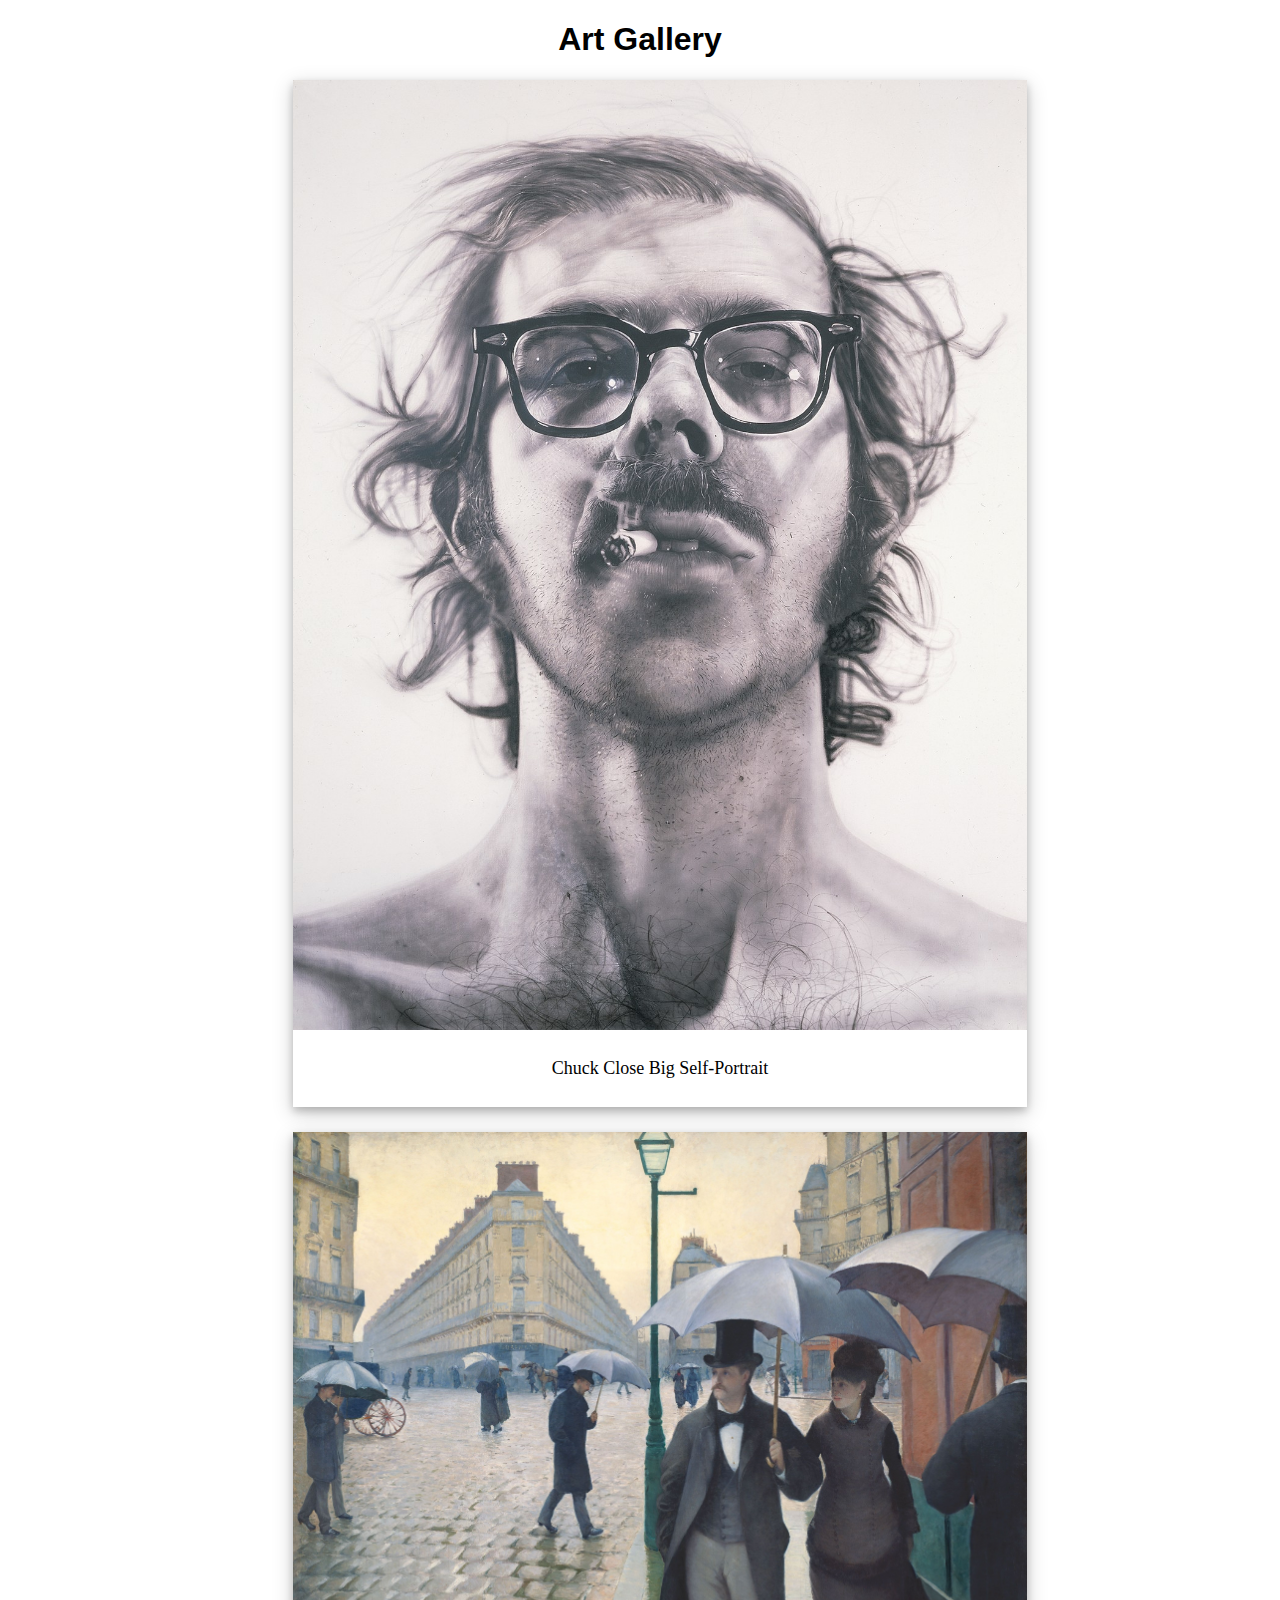
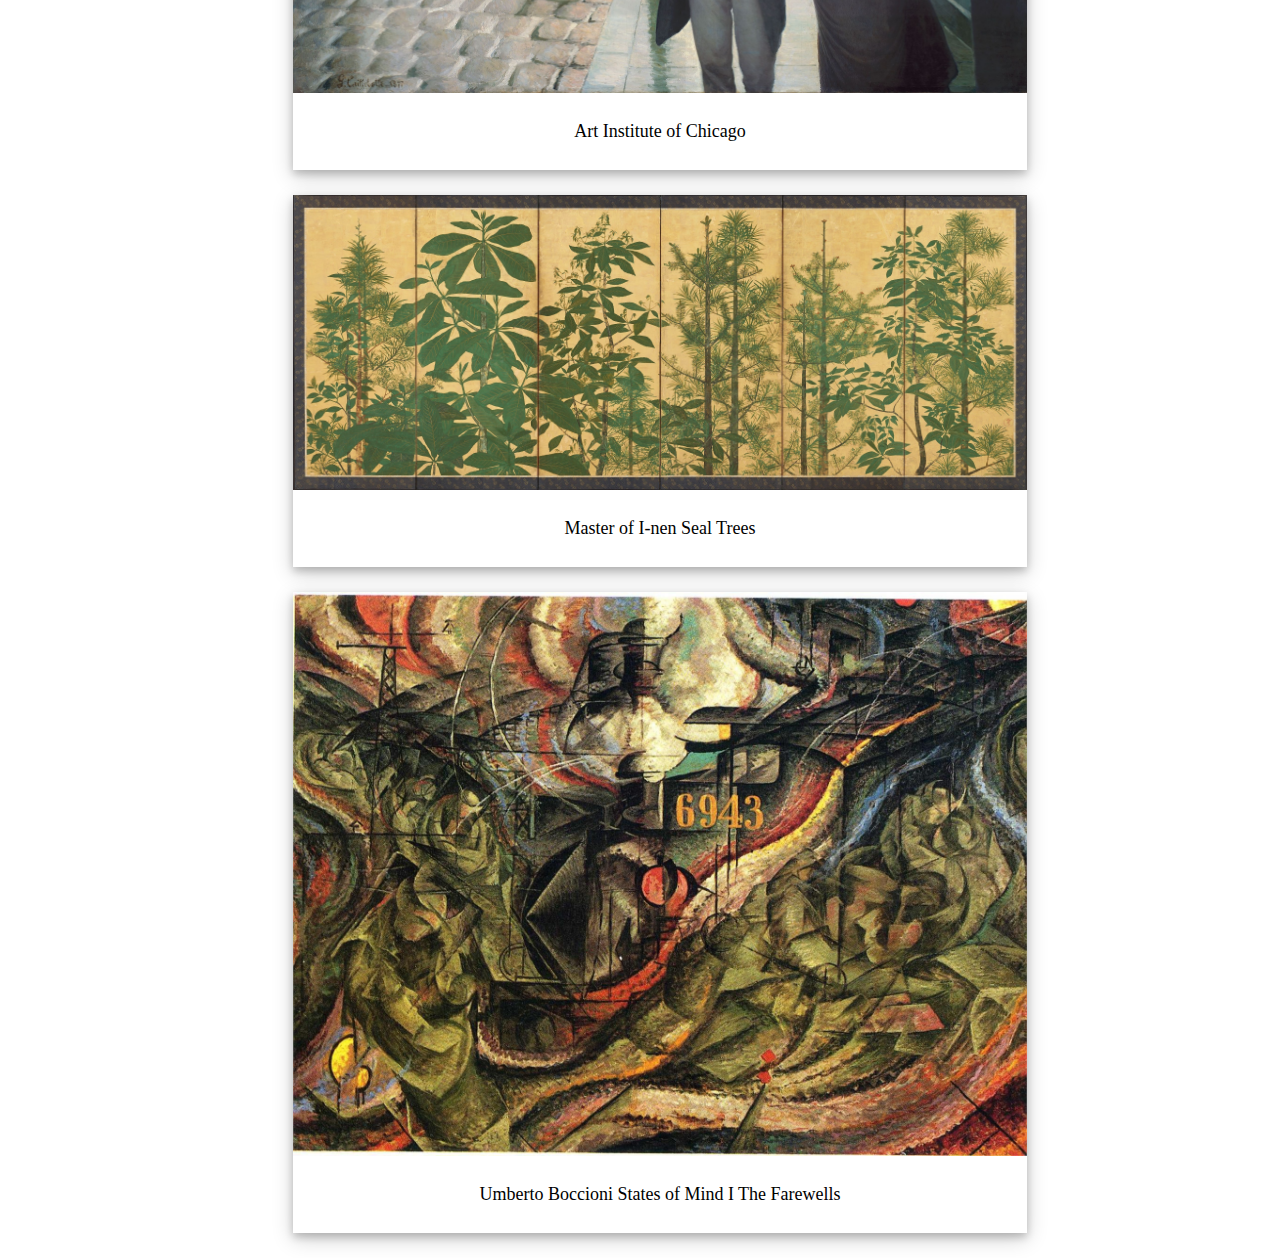
==== p0/project0/index.html @ 26fddf93 "upload project0" ====
<!DOCTYPE html>
<html>

<head>
    <link rel="stylesheet" type="text/css" href="style.css">
    <title>Main</title>
</head>

<body>
    <h1> Art Gallery</h1>
    <div class="list">
        <ul>
            <li>
                <div class="painting">
                    <a href="page1.html">
                    <img src="Photos/Chuck Close Big Self-Portrait.jpg">
                </a> 

                        <div class="description"> 
                            <p>
                                Chuck Close Big Self-Portrait
                            </p>
                        </div>
                    </div>
            </li>

            <li>
                <div class="painting">
                    <a href="page2.html">
                        <img src="Photos/Art Institute of Chicago.jpg" alt="Art Institute of Chicago">
                    </a>

                        <div class="description"> 
                            <p>Art Institute of Chicago</p>
                        </div> 
                    </div>
            </li>
            <li>
                <div class="painting">
                    <a href="page3.html">
                        <img src="Photos/Master of I-nen Seal Trees.jpg" alt="Master of I-nen Seal Trees">
                    </a>

                        <div class="description"> 
                            <p>Master of I-nen Seal Trees</p>
                        </div>
                    </div>
            </li>
            <li>
                <div class="painting">
                    <a href="page4.html">
                        <img src="Photos/Umberto Boccioni States of Mind I_ The Farewells.jpg" alt="Umberto Boccioni States of Mind I_ The Farewells">
                    </a>
                            
                        <div class="description"> 
                            <p>Umberto Boccioni States of Mind I The Farewells</p>
                        </div>
                    </div>

            </li>
        </ul>
    </div>
</body>

</html>
---- p0/project0/style.css ----
h1{
  text-align: center;
  font-family: Impact, Charcoal, sans-serif;
}
.list img{
  max-width:100%;
  max-height: 100%;
  display:block;
  margin-left: auto;
  margin-right:auto;
}
.painting{
  margin-left:auto;
  margin-right:auto;
  width: 60%;
  background-color:white;
  box-shadow: 0 4px 8px 0 rgba(0, 0, 0, 0.2), 0 6px 20px 0 rgba(0, 0, 0, 0.19);
  margin-bottom: 25px;
}
.description{
  text-align: center;
  padding: 10px 20px;
}
.description p{
  font-weight:500;
  font-style: normal;
  font-size: large;
}
ul{
  list-style-type:none;
  margin:auto;
}
a:link{
  color:black;
}

@media print{
  .screen-only{
    box-shadow:none;
  }
}
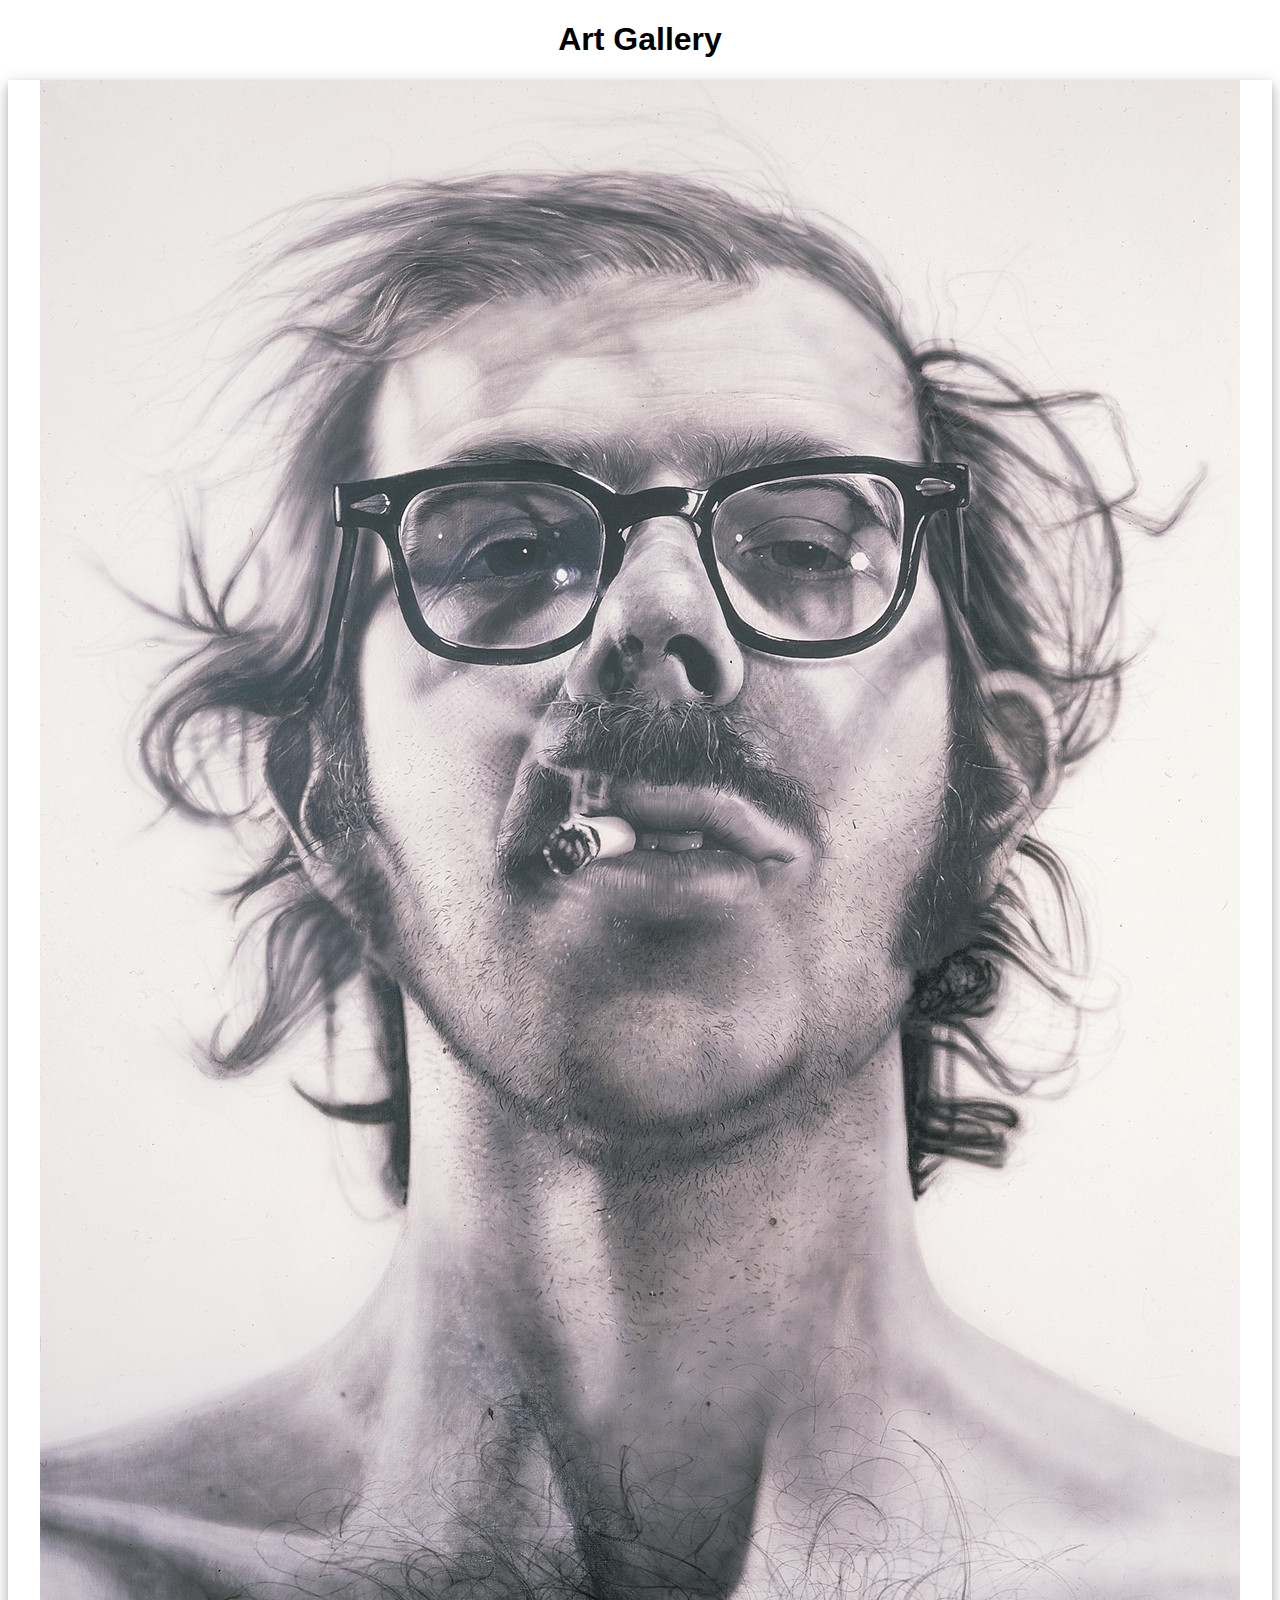
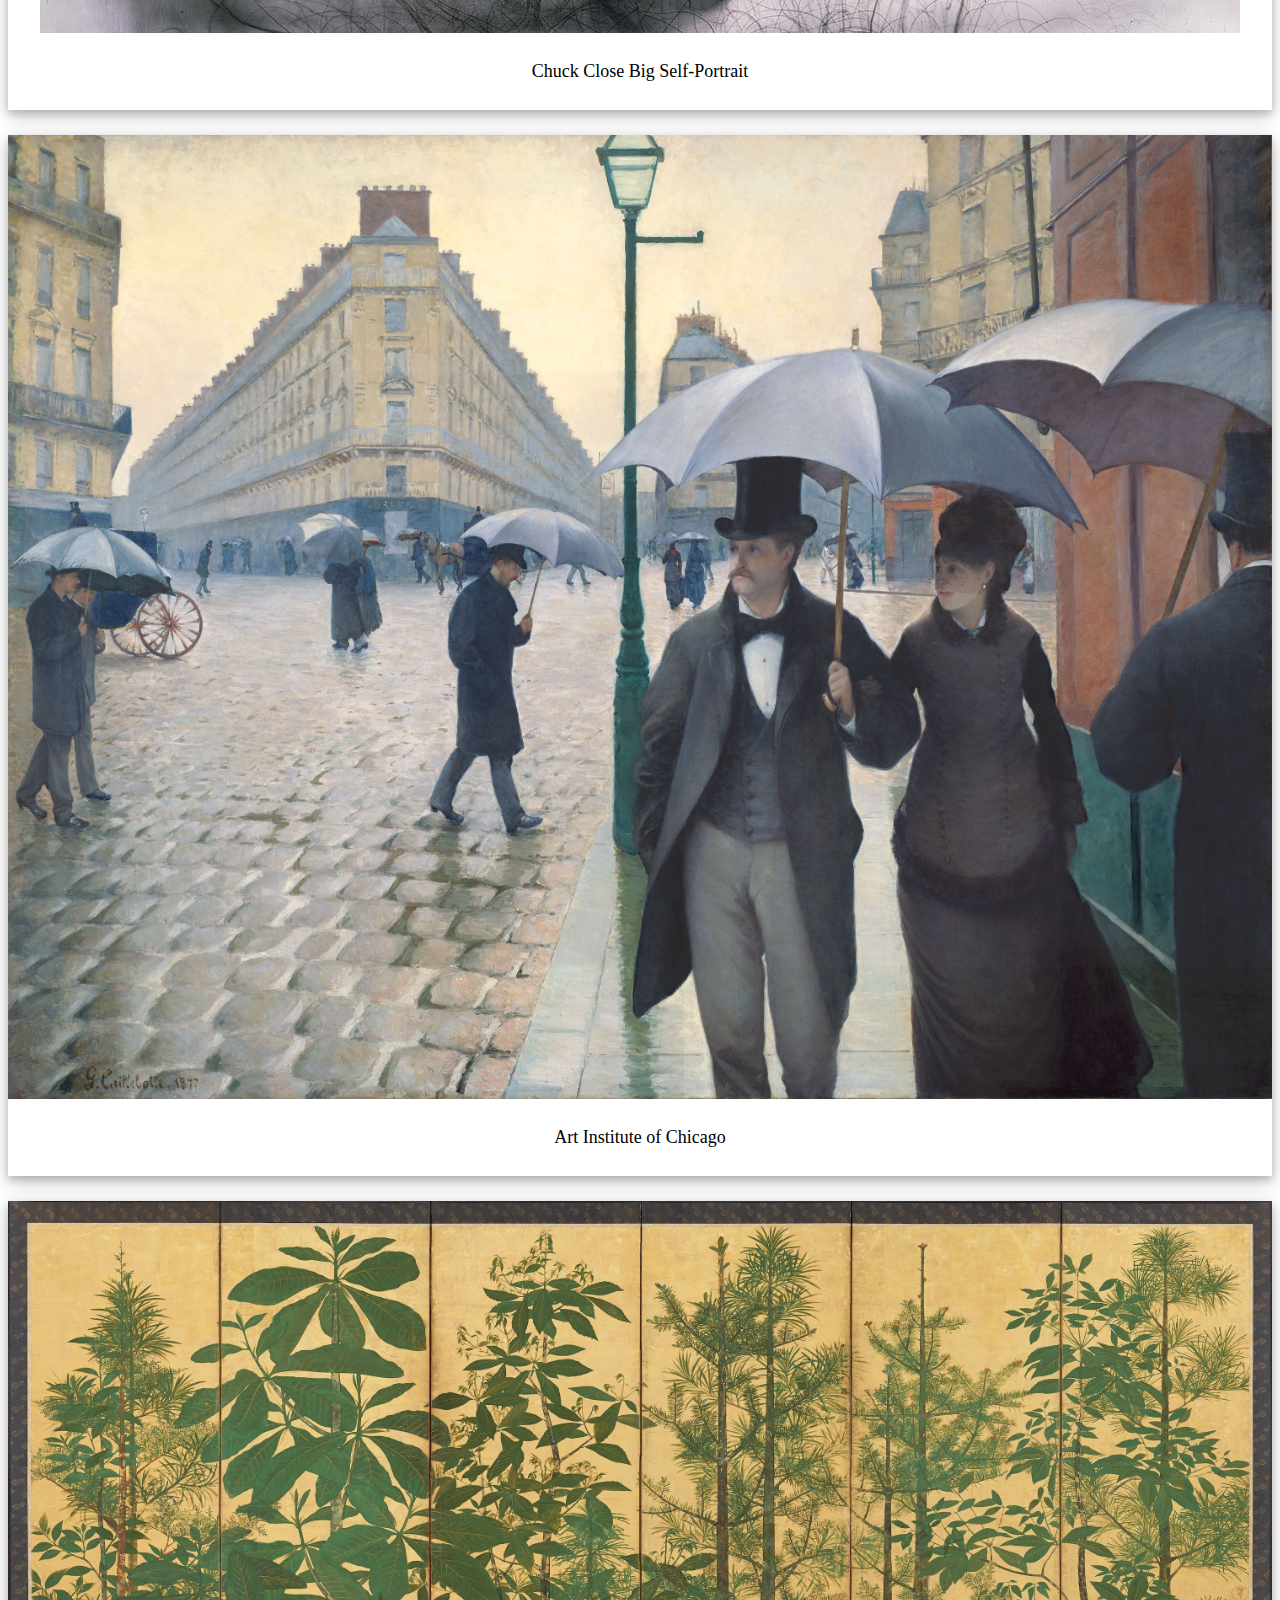
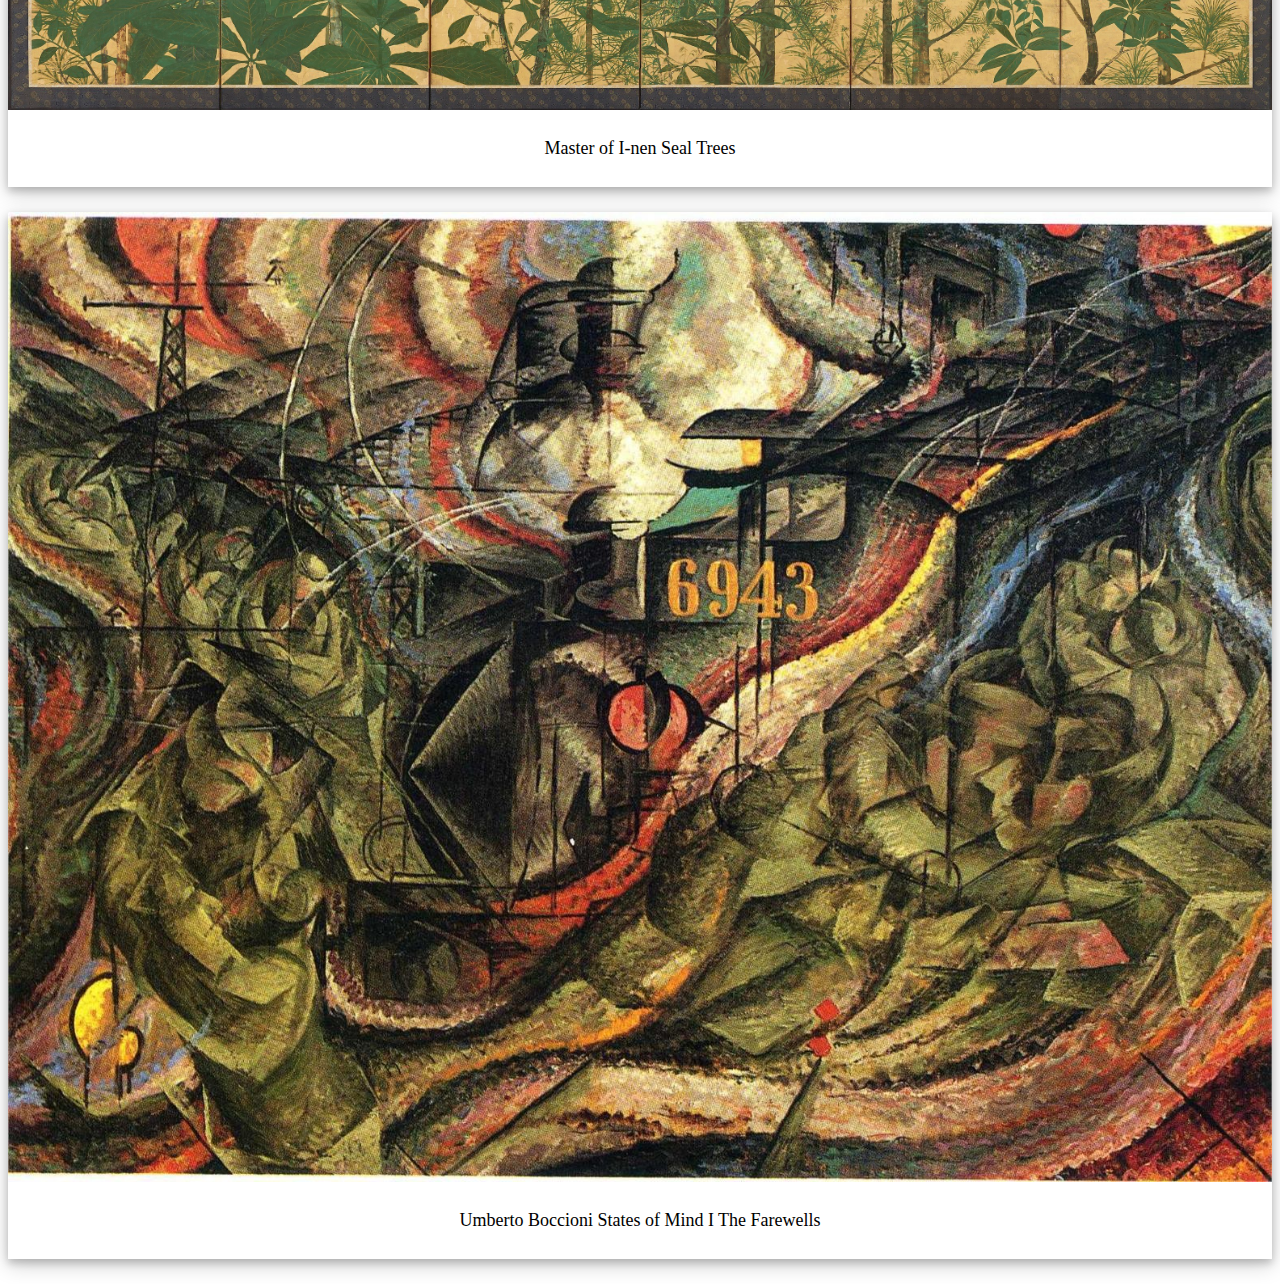
==== commit 30c2602b: "apply bootstrap" ====
--- a/p0/project0/index.html
+++ b/p0/project0/index.html
@@ -1,65 +1,72 @@
 <!DOCTYPE html>
 <html>
-
+<meta name="viewport" content="width=device-width,initial-scale=1">
 <head>
     <link rel="stylesheet" type="text/css" href="style.css">
+    <link rel="stylesheet" href="https://stackpath.bootstrapcdn.com/bootstrap/4.1.1/css/bootstrap.min.css"
+        integrity="sha384-WskhaSGFgHYWDcbwN70/dfYBj47jz9qbsMId/iRN3ewGhXQFZCSftd1LZCfmhktB" crossorigin="anonymous">
     <title>Main</title>
 </head>
 
 <body>
-    <h1> Art Gallery</h1>
-    <div class="list">
-        <ul>
-            <li>
+    <div class="container">
+        <h1> Art Gallery</h1>
+        <div class="row">
+            <div class="col-lg-3 mx-auto col-md-6 col-sm-12">
                 <div class="painting">
                     <a href="page1.html">
-                    <img src="Photos/Chuck Close Big Self-Portrait.jpg">
-                </a> 
+                        <img src="Photos/Chuck Close Big Self-Portrait.jpg">
+                    </a>
 
-                        <div class="description"> 
-                            <p>
-                                Chuck Close Big Self-Portrait
-                            </p>
-                        </div>
+                    <div class="description">
+                        <p>
+                            Chuck Close Big Self-Portrait
+                        </p>
                     </div>
-            </li>
-
-            <li>
+                </div>
+            </div>
+            <div class="col-lg-3 mx-auto col-md-6 col-sm-12">
                 <div class="painting">
                     <a href="page2.html">
                         <img src="Photos/Art Institute of Chicago.jpg" alt="Art Institute of Chicago">
                     </a>
 
-                        <div class="description"> 
-                            <p>Art Institute of Chicago</p>
-                        </div> 
+                    <div class="description">
+                        <p>Art Institute of Chicago</p>
                     </div>
-            </li>
-            <li>
+                </div>
+            </div>
+            <div class="col-lg-3 mx-auto col-md-6 col-sm-12">
                 <div class="painting">
                     <a href="page3.html">
                         <img src="Photos/Master of I-nen Seal Trees.jpg" alt="Master of I-nen Seal Trees">
                     </a>
 
-                        <div class="description"> 
-                            <p>Master of I-nen Seal Trees</p>
-                        </div>
+                    <div class="description">
+                        <p>Master of I-nen Seal Trees</p>
                     </div>
-            </li>
-            <li>
+                </div>
+            </div>
+            <div class="col-lg-3 mx-auto col-md-6 col-sm-12">
                 <div class="painting">
                     <a href="page4.html">
-                        <img src="Photos/Umberto Boccioni States of Mind I_ The Farewells.jpg" alt="Umberto Boccioni States of Mind I_ The Farewells">
+                        <img src="Photos/Umberto Boccioni States of Mind I_ The Farewells.jpg"
+                            alt="Umberto Boccioni States of Mind I_ The Farewells">
                     </a>
-                            
-                        <div class="description"> 
-                            <p>Umberto Boccioni States of Mind I The Farewells</p>
-                        </div>
+
+                    <div class="description">
+                        <p>Umberto Boccioni States of Mind I The Farewells</p>
                     </div>
+                </div>
 
-            </li>
-        </ul>
+            </div>
+        </div>
     </div>
+
+
+
+
+   
 </body>
 
 </html>--- a/p0/project0/style.css
+++ b/p0/project0/style.css
@@ -2,7 +2,7 @@
   text-align: center;
   font-family: Impact, Charcoal, sans-serif;
 }
-.list img{
+img{
   max-width:100%;
   max-height: 100%;
   display:block;
@@ -10,9 +10,11 @@
   margin-right:auto;
 }
 .painting{
+  margin-top:auto;
+  margin-bottom: auto;
   margin-left:auto;
   margin-right:auto;
-  width: 60%;
+  /* width: 60%; */
   background-color:white;
   box-shadow: 0 4px 8px 0 rgba(0, 0, 0, 0.2), 0 6px 20px 0 rgba(0, 0, 0, 0.19);
   margin-bottom: 25px;
